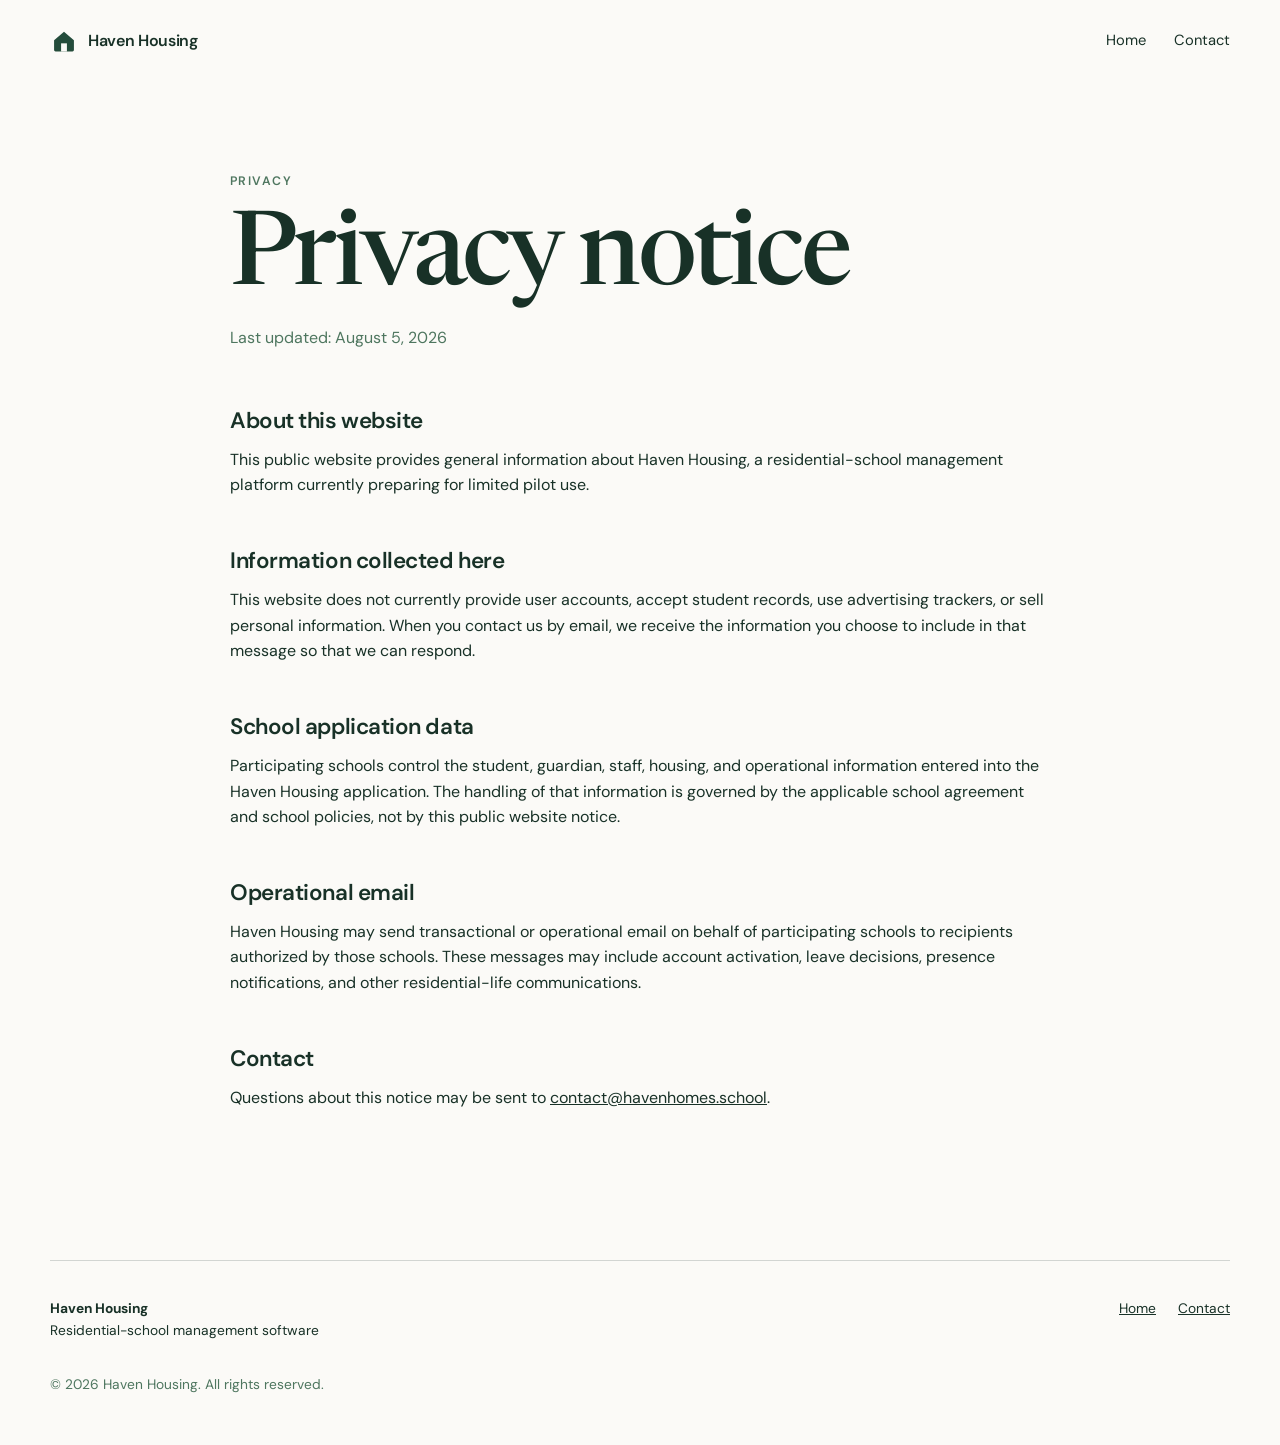
==== privacy.html @ e98f05de "Initiated Webpage Add Haven Housing landing page" ====
<!doctype html>
<html lang="en">
<head>
  <meta charset="utf-8">
  <meta name="viewport" content="width=device-width, initial-scale=1">
  <title>Privacy | Haven Housing</title>
  <meta name="description" content="Privacy information for the Haven Housing website.">
  <link rel="icon" href="favicon.svg" type="image/svg+xml">
  <link rel="stylesheet" href="styles.css">
</head>
<body>
  <header class="site-header">
    <a class="brand" href="index.html" aria-label="Haven Housing home">
      <svg class="brand-mark" viewBox="0 0 48 48" aria-hidden="true">
        <path d="M7 22.5 24 8l17 14.5v17a2.5 2.5 0 0 1-2.5 2.5h-29A2.5 2.5 0 0 1 7 39.5z"/>
        <path class="door" d="M19 42V28h10v14"/>
      </svg>
      <span>Haven Housing</span>
    </a>
    <nav aria-label="Primary navigation"><a href="index.html">Home</a><a href="mailto:contact@havenhomes.school">Contact</a></nav>
  </header>

  <main class="legal-page">
    <p class="eyebrow">Privacy</p>
    <h1>Privacy notice</h1>
    <p class="legal-updated">Last updated: August 5, 2026</p>
    <h2>About this website</h2>
    <p>This public website provides general information about Haven Housing, a residential-school management platform currently preparing for limited pilot use.</p>
    <h2>Information collected here</h2>
    <p>This website does not currently provide user accounts, accept student records, use advertising trackers, or sell personal information. When you contact us by email, we receive the information you choose to include in that message so that we can respond.</p>
    <h2>School application data</h2>
    <p>Participating schools control the student, guardian, staff, housing, and operational information entered into the Haven Housing application. The handling of that information is governed by the applicable school agreement and school policies, not by this public website notice.</p>
    <h2>Operational email</h2>
    <p>Haven Housing may send transactional or operational email on behalf of participating schools to recipients authorized by those schools. These messages may include account activation, leave decisions, presence notifications, and other residential-life communications.</p>
    <h2>Contact</h2>
    <p>Questions about this notice may be sent to <a href="mailto:contact@havenhomes.school">contact@havenhomes.school</a>.</p>
  </main>

  <footer>
    <div><strong>Haven Housing</strong><span>Residential-school management software</span></div>
    <div class="footer-links"><a href="index.html">Home</a><a href="mailto:contact@havenhomes.school">Contact</a></div>
    <p>© 2026 Haven Housing. All rights reserved.</p>
  </footer>
</body>
</html>
---- styles.css ----
@import url('https://fonts.googleapis.com/css2?family=DM+Sans:wght@400;500;600&family=Newsreader:opsz,wght@6..72,500&display=swap');
:root{--ink:#183127;--deep:#244c3b;--green:#4e765f;--sage:#dfe7df;--cream:#f4f1e9;--paper:#fbfaf7;--line:rgba(24,49,39,.18);--max:1180px}*{box-sizing:border-box}html{scroll-behavior:smooth}body{margin:0;background:var(--paper);color:var(--ink);font-family:"DM Sans",system-ui,sans-serif;line-height:1.6}a{color:inherit}.site-header{width:min(calc(100% - 40px),var(--max));margin:0 auto;min-height:82px;display:flex;align-items:center;justify-content:space-between}.brand{display:inline-flex;align-items:center;gap:10px;text-decoration:none;font-weight:600;letter-spacing:-.02em}.brand-mark{width:28px;height:28px;fill:var(--deep)}.brand-mark .door{fill:var(--paper)}nav{display:flex;gap:28px;font-size:.92rem}nav a{text-decoration:none;border-bottom:1px solid transparent}nav a:hover,nav a:focus{border-color:currentColor}h1,h2{font-family:"Newsreader",Georgia,serif;font-weight:500;letter-spacing:-.035em;line-height:.98;margin:0}h1{font-size:clamp(4.2rem,9vw,8rem)}h2{font-size:clamp(2.7rem,5vw,5rem)}p{margin:0 0 1.2rem}.eyebrow{font-size:.77rem;font-weight:600;letter-spacing:.12em;text-transform:uppercase;color:var(--green);margin-bottom:18px}.hero{width:min(calc(100% - 40px),var(--max));margin:20px auto 90px;min-height:650px;display:grid;grid-template-columns:1fr .92fr;align-items:stretch;background:var(--cream)}.hero-copy{padding:clamp(44px,7vw,90px);display:flex;flex-direction:column;justify-content:center}.lede{max-width:590px;font-size:clamp(1.05rem,1.8vw,1.35rem);margin:32px 0}.button{align-self:flex-start;display:inline-block;padding:14px 22px;border-radius:999px;background:var(--deep);color:#fff;text-decoration:none;font-weight:600;font-size:.92rem}.hero-art{position:relative;overflow:hidden;min-height:520px;background:linear-gradient(135deg,#cbd8cf,#78907e)}.window{position:absolute;top:9%;left:14%;width:60%;height:46%;background:linear-gradient(90deg,transparent 48%,rgba(36,76,59,.18) 49%,rgba(36,76,59,.18) 51%,transparent 52%),linear-gradient(0deg,transparent 48%,rgba(36,76,59,.18) 49%,rgba(36,76,59,.18) 51%,transparent 52%),linear-gradient(140deg,#f8fbf8,#d7e3db);border:18px solid #edf1eb;box-shadow:0 18px 70px rgba(24,49,39,.18)}.desk{position:absolute;left:8%;right:0;bottom:0;height:39%;background:linear-gradient(170deg,#c49a6c,#805b3e);transform:skewY(-2deg);box-shadow:0 -12px 30px rgba(24,49,39,.2)}.notebook{position:absolute;width:48%;height:55%;left:19%;top:12%;background:#efe5cd;border-radius:4px 12px 12px 4px;transform:rotate(7deg);box-shadow:0 9px 18px rgba(24,49,39,.23)}.notebook:after{content:"";position:absolute;inset:14% 12%;background:repeating-linear-gradient(0deg,transparent 0 12px,rgba(36,76,59,.18) 13px 14px)}.key-tag{position:absolute;width:20%;height:24%;right:9%;top:34%;border-radius:7px;background:var(--deep);transform:rotate(-14deg);box-shadow:0 8px 16px rgba(24,49,39,.2)}.key-tag:after{content:"";width:16px;height:16px;border:4px solid var(--sage);border-radius:50%;position:absolute;top:12px;left:12px}.mug{position:absolute;left:4%;top:29%;width:14%;aspect-ratio:1;background:#e9eee8;border-radius:10px 10px 20px 20px}.mug:after{content:"";position:absolute;width:45%;height:50%;right:-35%;top:20%;border:7px solid #e9eee8;border-left:0;border-radius:0 20px 20px 0}.intro,.capabilities,.contact,footer,.legal-page{width:min(calc(100% - 40px),var(--max));margin-left:auto;margin-right:auto}.intro{display:grid;grid-template-columns:1fr 1fr;gap:9vw;padding:80px 0 120px}.intro-copy{font-size:1.12rem;padding-top:36px}.capabilities{padding:100px 0;border-top:1px solid var(--line)}.section-heading{max-width:830px;margin-bottom:70px}.capability-grid{display:grid;grid-template-columns:repeat(2,1fr);border-top:1px solid var(--line)}.capability-grid article{padding:34px 34px 56px 0;border-bottom:1px solid var(--line)}.capability-grid article:nth-child(odd){padding-right:60px;border-right:1px solid var(--line)}.capability-grid article:nth-child(even){padding-left:60px}.capability-grid span{color:var(--green);font-size:.8rem;font-weight:600}.capability-grid h3{font-family:"Newsreader",Georgia,serif;font-size:2.15rem;margin:18px 0 12px;font-weight:500}.about{background:var(--sage);padding:110px 20px}.about-card{width:min(820px,100%);margin:0 auto;text-align:center}.about-card h2{margin-bottom:34px}.about-card p{font-size:1.08rem}.contact{padding:110px 0;display:grid;grid-template-columns:1fr 1fr;gap:9vw}.contact>div:last-child{font-size:1.08rem;padding-top:30px}.button-light{margin-top:15px;background:transparent;color:var(--deep);border:1px solid var(--deep)}footer{padding:36px 0 50px;border-top:1px solid var(--line);display:grid;grid-template-columns:1fr auto;gap:20px;font-size:.86rem}footer div:first-child{display:flex;flex-direction:column}.footer-links{display:flex;gap:22px}footer p{grid-column:1/-1;color:var(--green);margin:12px 0 0}.legal-page{max-width:820px;padding:90px 0 130px}.legal-page h1{font-size:clamp(3.5rem,8vw,6.5rem);margin-bottom:15px}.legal-page h2{font-family:"DM Sans",system-ui,sans-serif;font-size:1.4rem;font-weight:600;letter-spacing:-.02em;line-height:1.3;margin:48px 0 12px}.legal-updated{color:var(--green);margin-bottom:55px}@media(max-width:780px){.site-header{align-items:flex-start;padding:22px 0}nav{gap:14px;font-size:.8rem}nav a:nth-child(2){display:none}.hero{grid-template-columns:1fr;margin-top:0}.hero-art{min-height:420px}.intro,.contact{grid-template-columns:1fr;gap:35px}.intro{padding:65px 0 90px}.intro-copy,.contact>div:last-child{padding-top:0}.capability-grid{grid-template-columns:1fr}.capability-grid article,.capability-grid article:nth-child(odd),.capability-grid article:nth-child(even){padding:30px 0 42px;border-right:0}.about{padding:80px 20px}footer{grid-template-columns:1fr}}@media(prefers-reduced-motion:reduce){html{scroll-behavior:auto}}
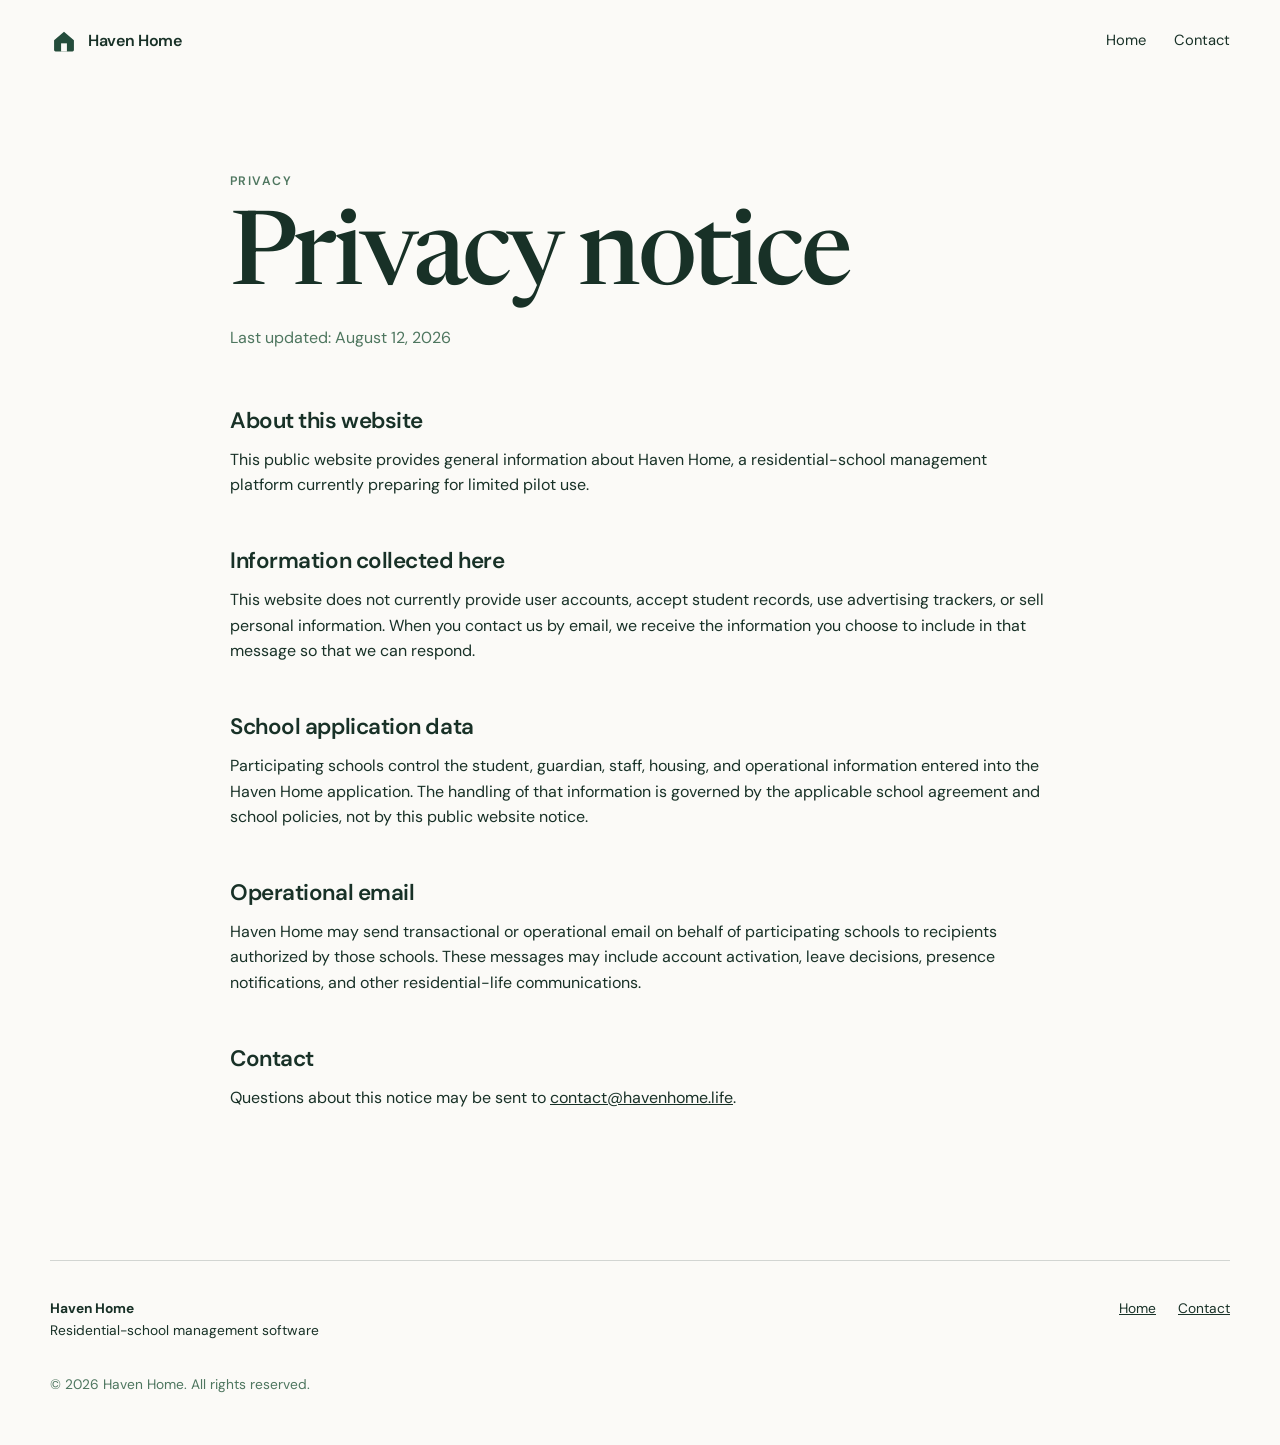
==== commit 4055d071: "docs: update privacy page for Haven Home" ====
--- a/privacy.html
+++ b/privacy.html
@@ -3,43 +3,43 @@
 <head>
   <meta charset="utf-8">
   <meta name="viewport" content="width=device-width, initial-scale=1">
-  <title>Privacy | Haven Housing</title>
-  <meta name="description" content="Privacy information for the Haven Housing website.">
+  <title>Privacy | Haven Home</title>
+  <meta name="description" content="Privacy information for the Haven Home website.">
   <link rel="icon" href="favicon.svg" type="image/svg+xml">
   <link rel="stylesheet" href="styles.css">
 </head>
 <body>
   <header class="site-header">
-    <a class="brand" href="index.html" aria-label="Haven Housing home">
+    <a class="brand" href="index.html" aria-label="Haven Home home">
       <svg class="brand-mark" viewBox="0 0 48 48" aria-hidden="true">
         <path d="M7 22.5 24 8l17 14.5v17a2.5 2.5 0 0 1-2.5 2.5h-29A2.5 2.5 0 0 1 7 39.5z"/>
         <path class="door" d="M19 42V28h10v14"/>
       </svg>
-      <span>Haven Housing</span>
+      <span>Haven Home</span>
     </a>
-    <nav aria-label="Primary navigation"><a href="index.html">Home</a><a href="mailto:contact@havenhomes.school">Contact</a></nav>
+    <nav aria-label="Primary navigation"><a href="index.html">Home</a><a href="mailto:contact@havenhome.life">Contact</a></nav>
   </header>
 
   <main class="legal-page">
     <p class="eyebrow">Privacy</p>
     <h1>Privacy notice</h1>
-    <p class="legal-updated">Last updated: August 5, 2026</p>
+    <p class="legal-updated">Last updated: August 12, 2026</p>
     <h2>About this website</h2>
-    <p>This public website provides general information about Haven Housing, a residential-school management platform currently preparing for limited pilot use.</p>
+    <p>This public website provides general information about Haven Home, a residential-school management platform currently preparing for limited pilot use.</p>
     <h2>Information collected here</h2>
     <p>This website does not currently provide user accounts, accept student records, use advertising trackers, or sell personal information. When you contact us by email, we receive the information you choose to include in that message so that we can respond.</p>
     <h2>School application data</h2>
-    <p>Participating schools control the student, guardian, staff, housing, and operational information entered into the Haven Housing application. The handling of that information is governed by the applicable school agreement and school policies, not by this public website notice.</p>
+    <p>Participating schools control the student, guardian, staff, housing, and operational information entered into the Haven Home application. The handling of that information is governed by the applicable school agreement and school policies, not by this public website notice.</p>
     <h2>Operational email</h2>
-    <p>Haven Housing may send transactional or operational email on behalf of participating schools to recipients authorized by those schools. These messages may include account activation, leave decisions, presence notifications, and other residential-life communications.</p>
+    <p>Haven Home may send transactional or operational email on behalf of participating schools to recipients authorized by those schools. These messages may include account activation, leave decisions, presence notifications, and other residential-life communications.</p>
     <h2>Contact</h2>
-    <p>Questions about this notice may be sent to <a href="mailto:contact@havenhomes.school">contact@havenhomes.school</a>.</p>
+    <p>Questions about this notice may be sent to <a href="mailto:contact@havenhome.life">contact@havenhome.life</a>.</p>
   </main>
 
   <footer>
-    <div><strong>Haven Housing</strong><span>Residential-school management software</span></div>
-    <div class="footer-links"><a href="index.html">Home</a><a href="mailto:contact@havenhomes.school">Contact</a></div>
-    <p>© 2026 Haven Housing. All rights reserved.</p>
+    <div><strong>Haven Home</strong><span>Residential-school management software</span></div>
+    <div class="footer-links"><a href="index.html">Home</a><a href="mailto:contact@havenhome.life">Contact</a></div>
+    <p>© 2026 Haven Home. All rights reserved.</p>
   </footer>
 </body>
 </html>
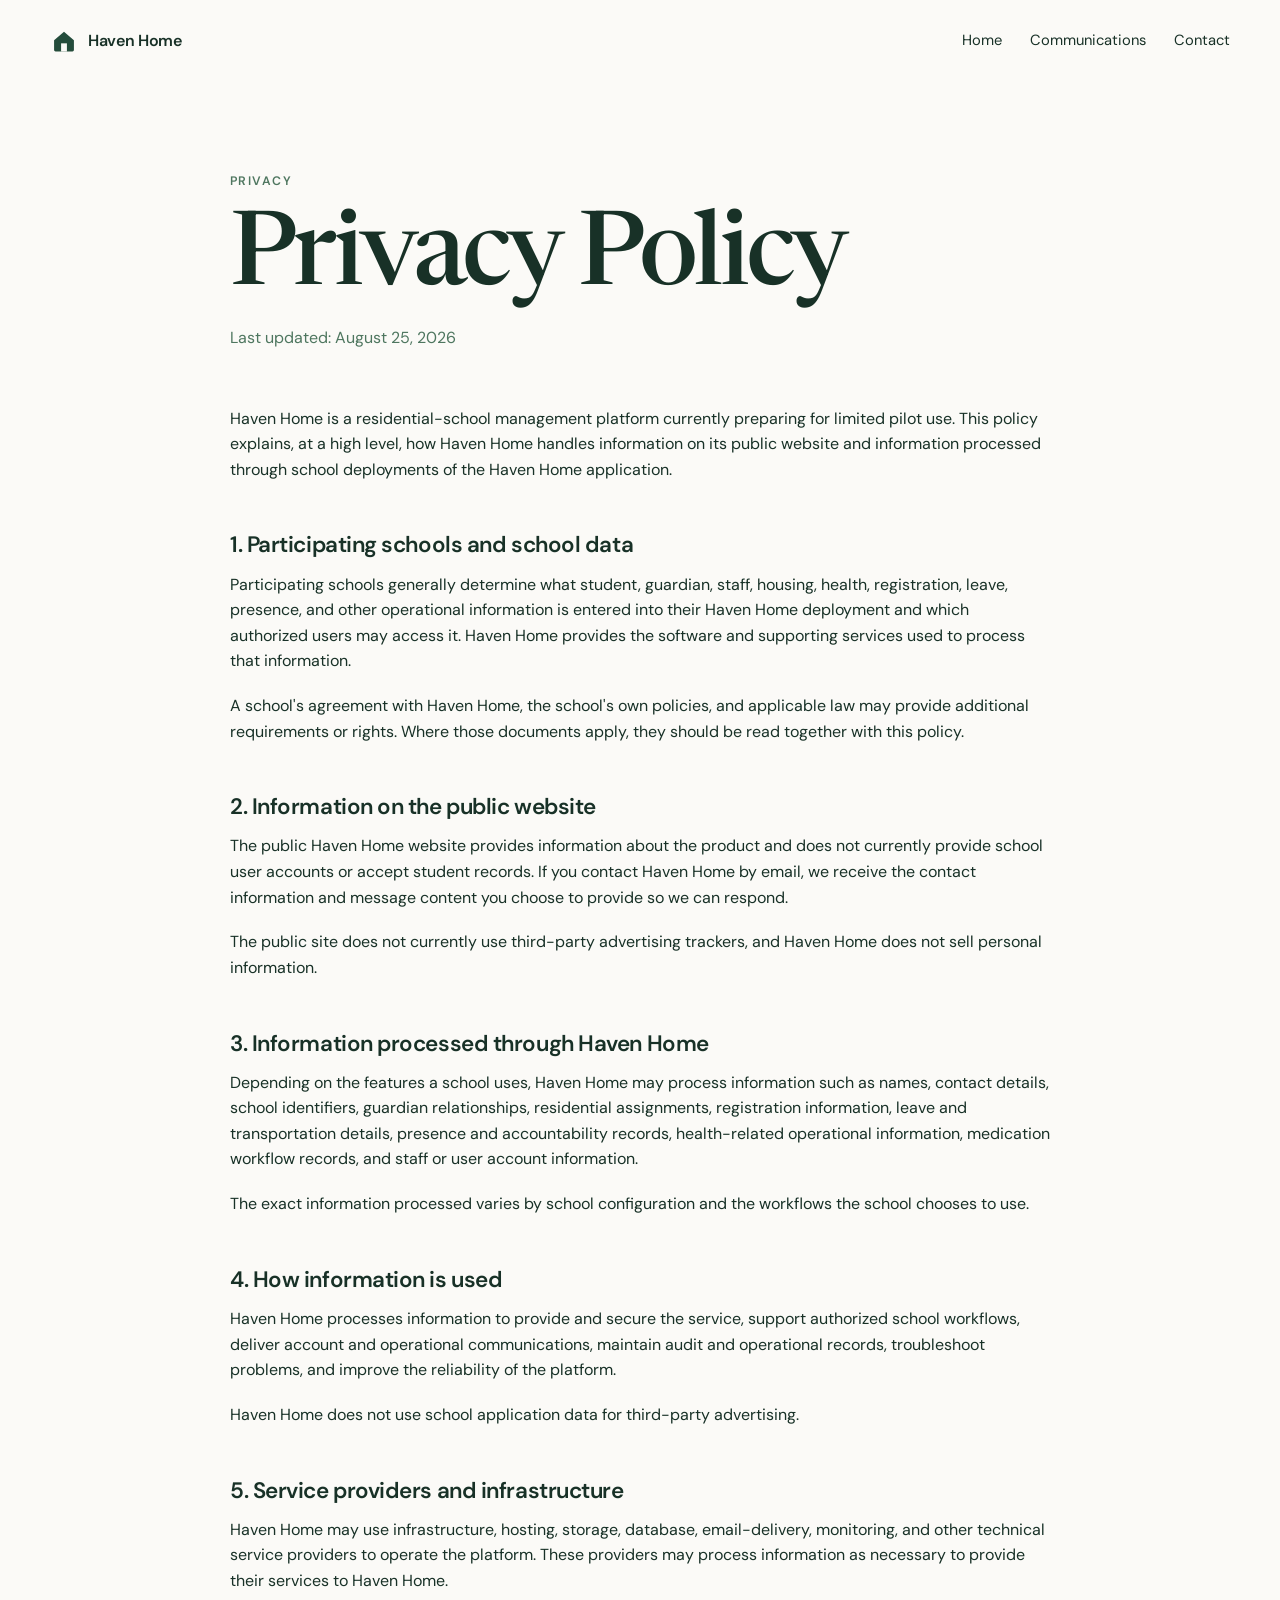
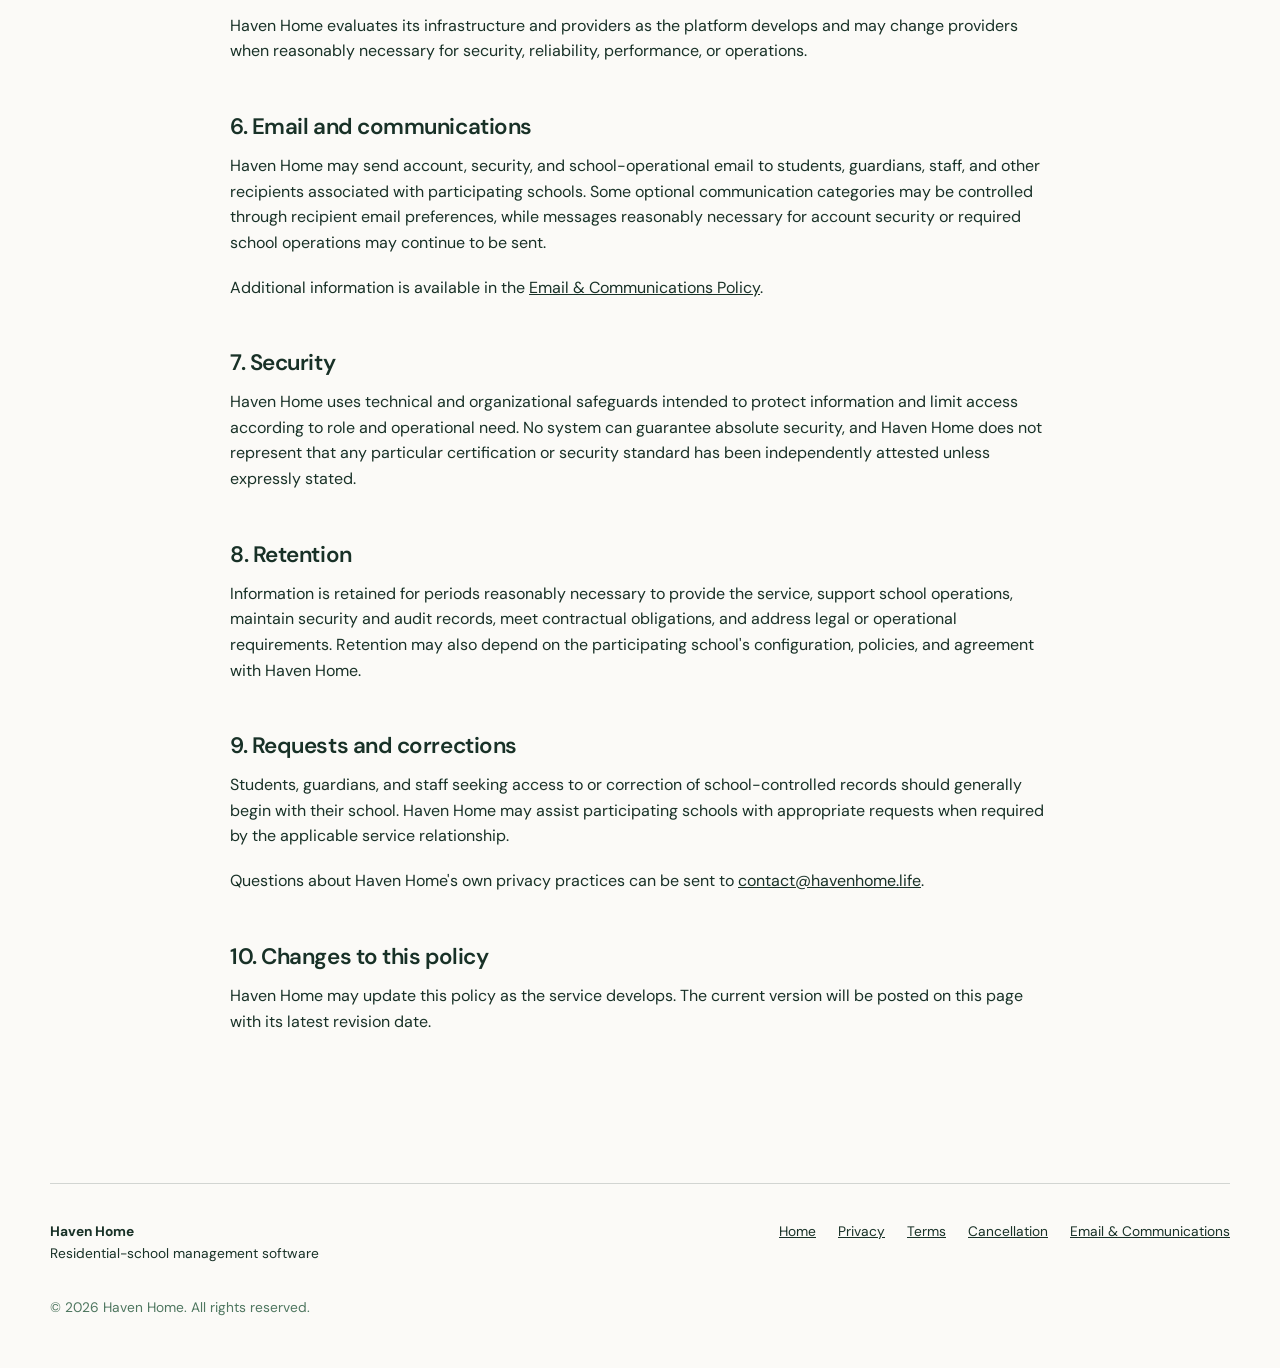
==== commit 7b66d15b: "docs: expand Haven Home privacy policy" ====
--- a/privacy.html
+++ b/privacy.html
@@ -3,8 +3,8 @@
 <head>
   <meta charset="utf-8">
   <meta name="viewport" content="width=device-width, initial-scale=1">
-  <title>Privacy | Haven Home</title>
-  <meta name="description" content="Privacy information for the Haven Home website.">
+  <title>Privacy Policy | Haven Home</title>
+  <meta name="description" content="Privacy information for the Haven Home website and residential-school management platform.">
   <link rel="icon" href="favicon.svg" type="image/svg+xml">
   <link rel="stylesheet" href="styles.css">
 </head>
@@ -17,28 +17,57 @@
       </svg>
       <span>Haven Home</span>
     </a>
-    <nav aria-label="Primary navigation"><a href="index.html">Home</a><a href="mailto:contact@havenhome.life">Contact</a></nav>
+    <nav aria-label="Primary navigation"><a href="index.html">Home</a><a href="communications.html">Communications</a><a href="mailto:contact@havenhome.life">Contact</a></nav>
   </header>
 
   <main class="legal-page">
     <p class="eyebrow">Privacy</p>
-    <h1>Privacy notice</h1>
-    <p class="legal-updated">Last updated: August 12, 2026</p>
-    <h2>About this website</h2>
-    <p>This public website provides general information about Haven Home, a residential-school management platform currently preparing for limited pilot use.</p>
-    <h2>Information collected here</h2>
-    <p>This website does not currently provide user accounts, accept student records, use advertising trackers, or sell personal information. When you contact us by email, we receive the information you choose to include in that message so that we can respond.</p>
-    <h2>School application data</h2>
-    <p>Participating schools control the student, guardian, staff, housing, and operational information entered into the Haven Home application. The handling of that information is governed by the applicable school agreement and school policies, not by this public website notice.</p>
-    <h2>Operational email</h2>
-    <p>Haven Home may send transactional or operational email on behalf of participating schools to recipients authorized by those schools. These messages may include account activation, leave decisions, presence notifications, and other residential-life communications.</p>
-    <h2>Contact</h2>
-    <p>Questions about this notice may be sent to <a href="mailto:contact@havenhome.life">contact@havenhome.life</a>.</p>
+    <h1>Privacy Policy</h1>
+    <p class="legal-updated">Last updated: August 25, 2026</p>
+
+    <p>Haven Home is a residential-school management platform currently preparing for limited pilot use. This policy explains, at a high level, how Haven Home handles information on its public website and information processed through school deployments of the Haven Home application.</p>
+
+    <h2>1. Participating schools and school data</h2>
+    <p>Participating schools generally determine what student, guardian, staff, housing, health, registration, leave, presence, and other operational information is entered into their Haven Home deployment and which authorized users may access it. Haven Home provides the software and supporting services used to process that information.</p>
+    <p>A school's agreement with Haven Home, the school's own policies, and applicable law may provide additional requirements or rights. Where those documents apply, they should be read together with this policy.</p>
+
+    <h2>2. Information on the public website</h2>
+    <p>The public Haven Home website provides information about the product and does not currently provide school user accounts or accept student records. If you contact Haven Home by email, we receive the contact information and message content you choose to provide so we can respond.</p>
+    <p>The public site does not currently use third-party advertising trackers, and Haven Home does not sell personal information.</p>
+
+    <h2>3. Information processed through Haven Home</h2>
+    <p>Depending on the features a school uses, Haven Home may process information such as names, contact details, school identifiers, guardian relationships, residential assignments, registration information, leave and transportation details, presence and accountability records, health-related operational information, medication workflow records, and staff or user account information.</p>
+    <p>The exact information processed varies by school configuration and the workflows the school chooses to use.</p>
+
+    <h2>4. How information is used</h2>
+    <p>Haven Home processes information to provide and secure the service, support authorized school workflows, deliver account and operational communications, maintain audit and operational records, troubleshoot problems, and improve the reliability of the platform.</p>
+    <p>Haven Home does not use school application data for third-party advertising.</p>
+
+    <h2>5. Service providers and infrastructure</h2>
+    <p>Haven Home may use infrastructure, hosting, storage, database, email-delivery, monitoring, and other technical service providers to operate the platform. These providers may process information as necessary to provide their services to Haven Home.</p>
+    <p>Haven Home evaluates its infrastructure and providers as the platform develops and may change providers when reasonably necessary for security, reliability, performance, or operations.</p>
+
+    <h2>6. Email and communications</h2>
+    <p>Haven Home may send account, security, and school-operational email to students, guardians, staff, and other recipients associated with participating schools. Some optional communication categories may be controlled through recipient email preferences, while messages reasonably necessary for account security or required school operations may continue to be sent.</p>
+    <p>Additional information is available in the <a href="communications.html">Email &amp; Communications Policy</a>.</p>
+
+    <h2>7. Security</h2>
+    <p>Haven Home uses technical and organizational safeguards intended to protect information and limit access according to role and operational need. No system can guarantee absolute security, and Haven Home does not represent that any particular certification or security standard has been independently attested unless expressly stated.</p>
+
+    <h2>8. Retention</h2>
+    <p>Information is retained for periods reasonably necessary to provide the service, support school operations, maintain security and audit records, meet contractual obligations, and address legal or operational requirements. Retention may also depend on the participating school's configuration, policies, and agreement with Haven Home.</p>
+
+    <h2>9. Requests and corrections</h2>
+    <p>Students, guardians, and staff seeking access to or correction of school-controlled records should generally begin with their school. Haven Home may assist participating schools with appropriate requests when required by the applicable service relationship.</p>
+    <p>Questions about Haven Home's own privacy practices can be sent to <a href="mailto:contact@havenhome.life">contact@havenhome.life</a>.</p>
+
+    <h2>10. Changes to this policy</h2>
+    <p>Haven Home may update this policy as the service develops. The current version will be posted on this page with its latest revision date.</p>
   </main>
 
   <footer>
     <div><strong>Haven Home</strong><span>Residential-school management software</span></div>
-    <div class="footer-links"><a href="index.html">Home</a><a href="mailto:contact@havenhome.life">Contact</a></div>
+    <div class="footer-links"><a href="index.html">Home</a><a href="privacy.html">Privacy</a><a href="terms.html">Terms</a><a href="cancellation.html">Cancellation</a><a href="communications.html">Email &amp; Communications</a></div>
     <p>© 2026 Haven Home. All rights reserved.</p>
   </footer>
 </body>
